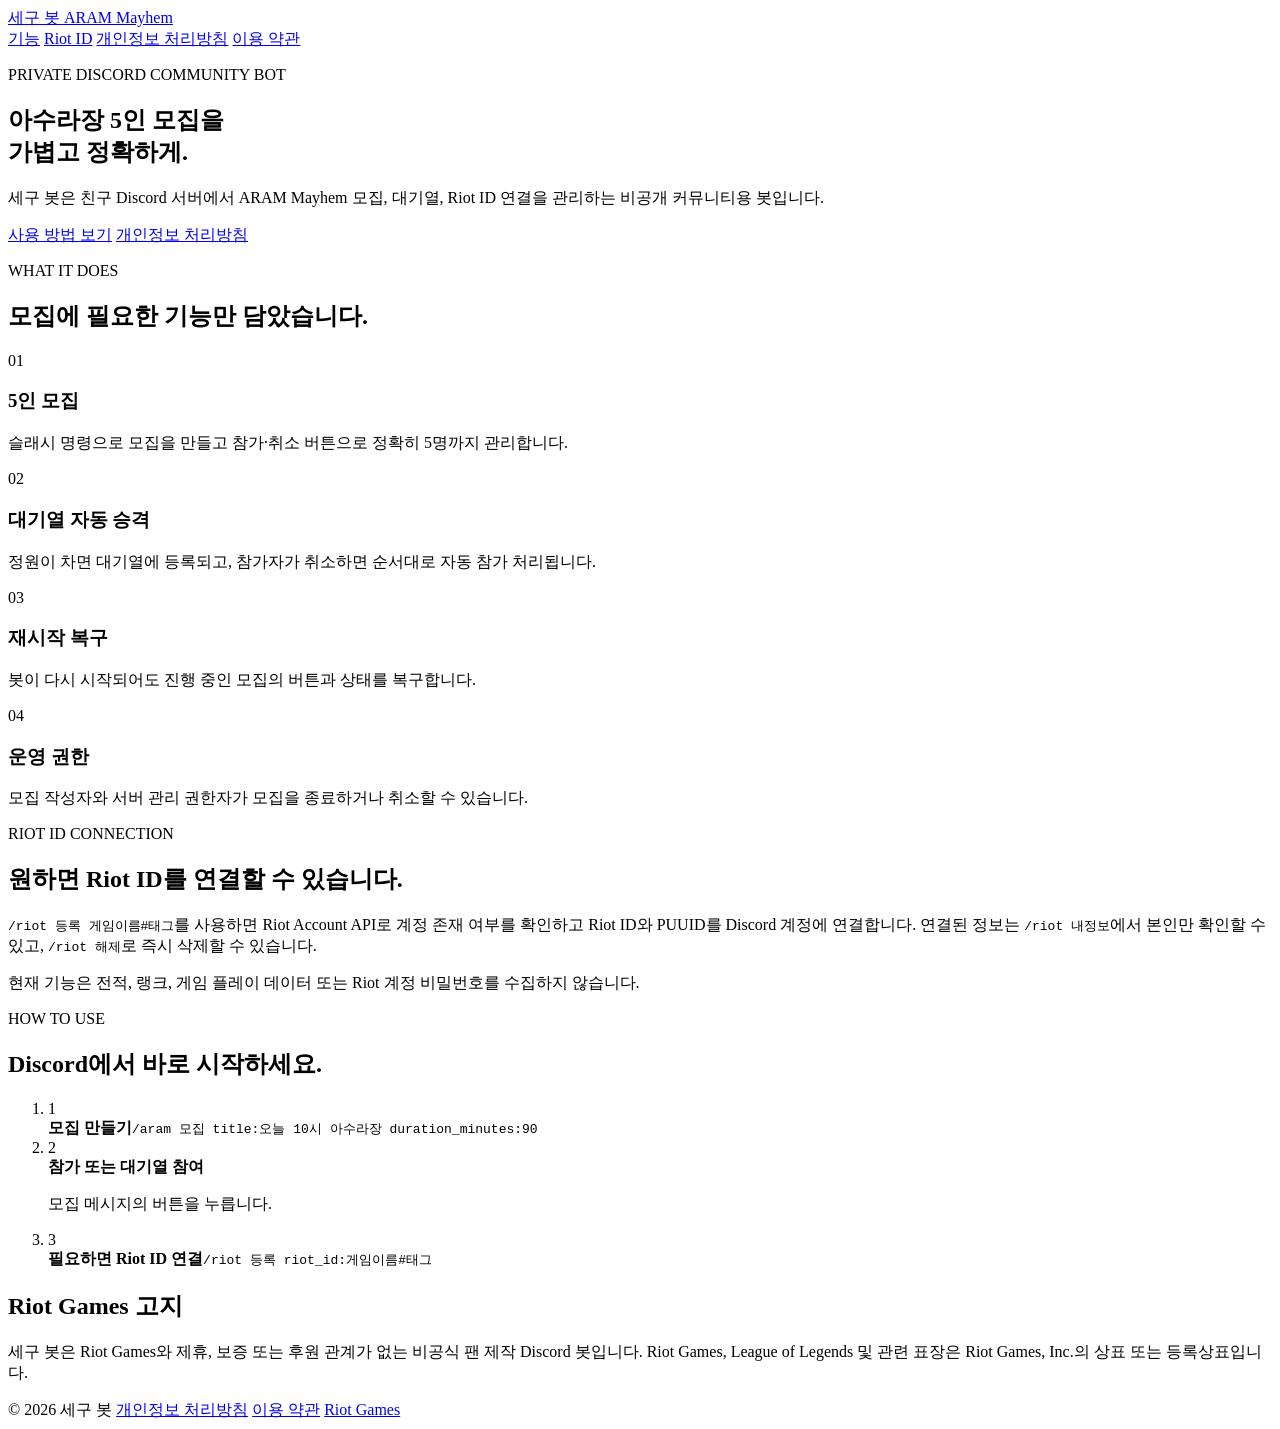
==== index.html @ af9cb357 "Publish ARAM Mayhem bot website" ====
<!doctype html>
<html lang="ko">
  <head>
    <meta charset="utf-8">
    <meta name="viewport" content="width=device-width, initial-scale=1">
    <meta name="description" content="친구 Discord 서버의 ARAM 아수라장 5인 모집을 돕는 세구 봇 소개 페이지입니다.">
    <title>세구 봇 | ARAM Mayhem</title>
    <link rel="stylesheet" href="assets/site.css">
  </head>
  <body>
    <header class="site-header">
      <a class="brand" href="index.html" aria-label="세구 봇 홈">세구 봇 <span>ARAM Mayhem</span></a>
      <nav aria-label="주요 메뉴">
        <a href="#features">기능</a>
        <a href="#riot">Riot ID</a>
        <a href="privacy.html">개인정보 처리방침</a>
        <a href="terms.html">이용 약관</a>
      </nav>
    </header>

    <main>
      <section class="hero">
        <p class="eyebrow">PRIVATE DISCORD COMMUNITY BOT</p>
        <h1>아수라장 5인 모집을<br>가볍고 정확하게.</h1>
        <p class="lead">세구 봇은 친구 Discord 서버에서 ARAM Mayhem 모집, 대기열, Riot ID 연결을 관리하는 비공개 커뮤니티용 봇입니다.</p>
        <div class="hero-actions">
          <a class="button primary" href="#start">사용 방법 보기</a>
          <a class="button secondary" href="privacy.html">개인정보 처리방침</a>
        </div>
      </section>

      <section id="features" class="section">
        <p class="eyebrow">WHAT IT DOES</p>
        <h2>모집에 필요한 기능만 담았습니다.</h2>
        <div class="cards">
          <article class="card"><span class="icon">01</span><h3>5인 모집</h3><p>슬래시 명령으로 모집을 만들고 참가·취소 버튼으로 정확히 5명까지 관리합니다.</p></article>
          <article class="card"><span class="icon">02</span><h3>대기열 자동 승격</h3><p>정원이 차면 대기열에 등록되고, 참가자가 취소하면 순서대로 자동 참가 처리됩니다.</p></article>
          <article class="card"><span class="icon">03</span><h3>재시작 복구</h3><p>봇이 다시 시작되어도 진행 중인 모집의 버튼과 상태를 복구합니다.</p></article>
          <article class="card"><span class="icon">04</span><h3>운영 권한</h3><p>모집 작성자와 서버 관리 권한자가 모집을 종료하거나 취소할 수 있습니다.</p></article>
        </div>
      </section>

      <section id="riot" class="section split">
        <div>
          <p class="eyebrow">RIOT ID CONNECTION</p>
          <h2>원하면 Riot ID를 연결할 수 있습니다.</h2>
        </div>
        <div>
          <p><code>/riot 등록 게임이름#태그</code>를 사용하면 Riot Account API로 계정 존재 여부를 확인하고 Riot ID와 PUUID를 Discord 계정에 연결합니다. 연결된 정보는 <code>/riot 내정보</code>에서 본인만 확인할 수 있고, <code>/riot 해제</code>로 즉시 삭제할 수 있습니다.</p>
          <p>현재 기능은 전적, 랭크, 게임 플레이 데이터 또는 Riot 계정 비밀번호를 수집하지 않습니다.</p>
        </div>
      </section>

      <section id="start" class="section steps">
        <p class="eyebrow">HOW TO USE</p>
        <h2>Discord에서 바로 시작하세요.</h2>
        <ol>
          <li><span>1</span><div><strong>모집 만들기</strong><code>/aram 모집 title:오늘 10시 아수라장 duration_minutes:90</code></div></li>
          <li><span>2</span><div><strong>참가 또는 대기열 참여</strong><p>모집 메시지의 버튼을 누릅니다.</p></div></li>
          <li><span>3</span><div><strong>필요하면 Riot ID 연결</strong><code>/riot 등록 riot_id:게임이름#태그</code></div></li>
        </ol>
      </section>

      <section class="notice" aria-label="Riot Games 고지">
        <h2>Riot Games 고지</h2>
        <p>세구 봇은 Riot Games와 제휴, 보증 또는 후원 관계가 없는 비공식 팬 제작 Discord 봇입니다. Riot Games, League of Legends 및 관련 표장은 Riot Games, Inc.의 상표 또는 등록상표입니다.</p>
      </section>
    </main>

    <footer>
      <span>© 2026 세구 봇</span>
      <a href="privacy.html">개인정보 처리방침</a>
      <a href="terms.html">이용 약관</a>
      <a href="https://www.riotgames.com/" rel="noopener noreferrer">Riot Games</a>
    </footer>
  </body>
</html>
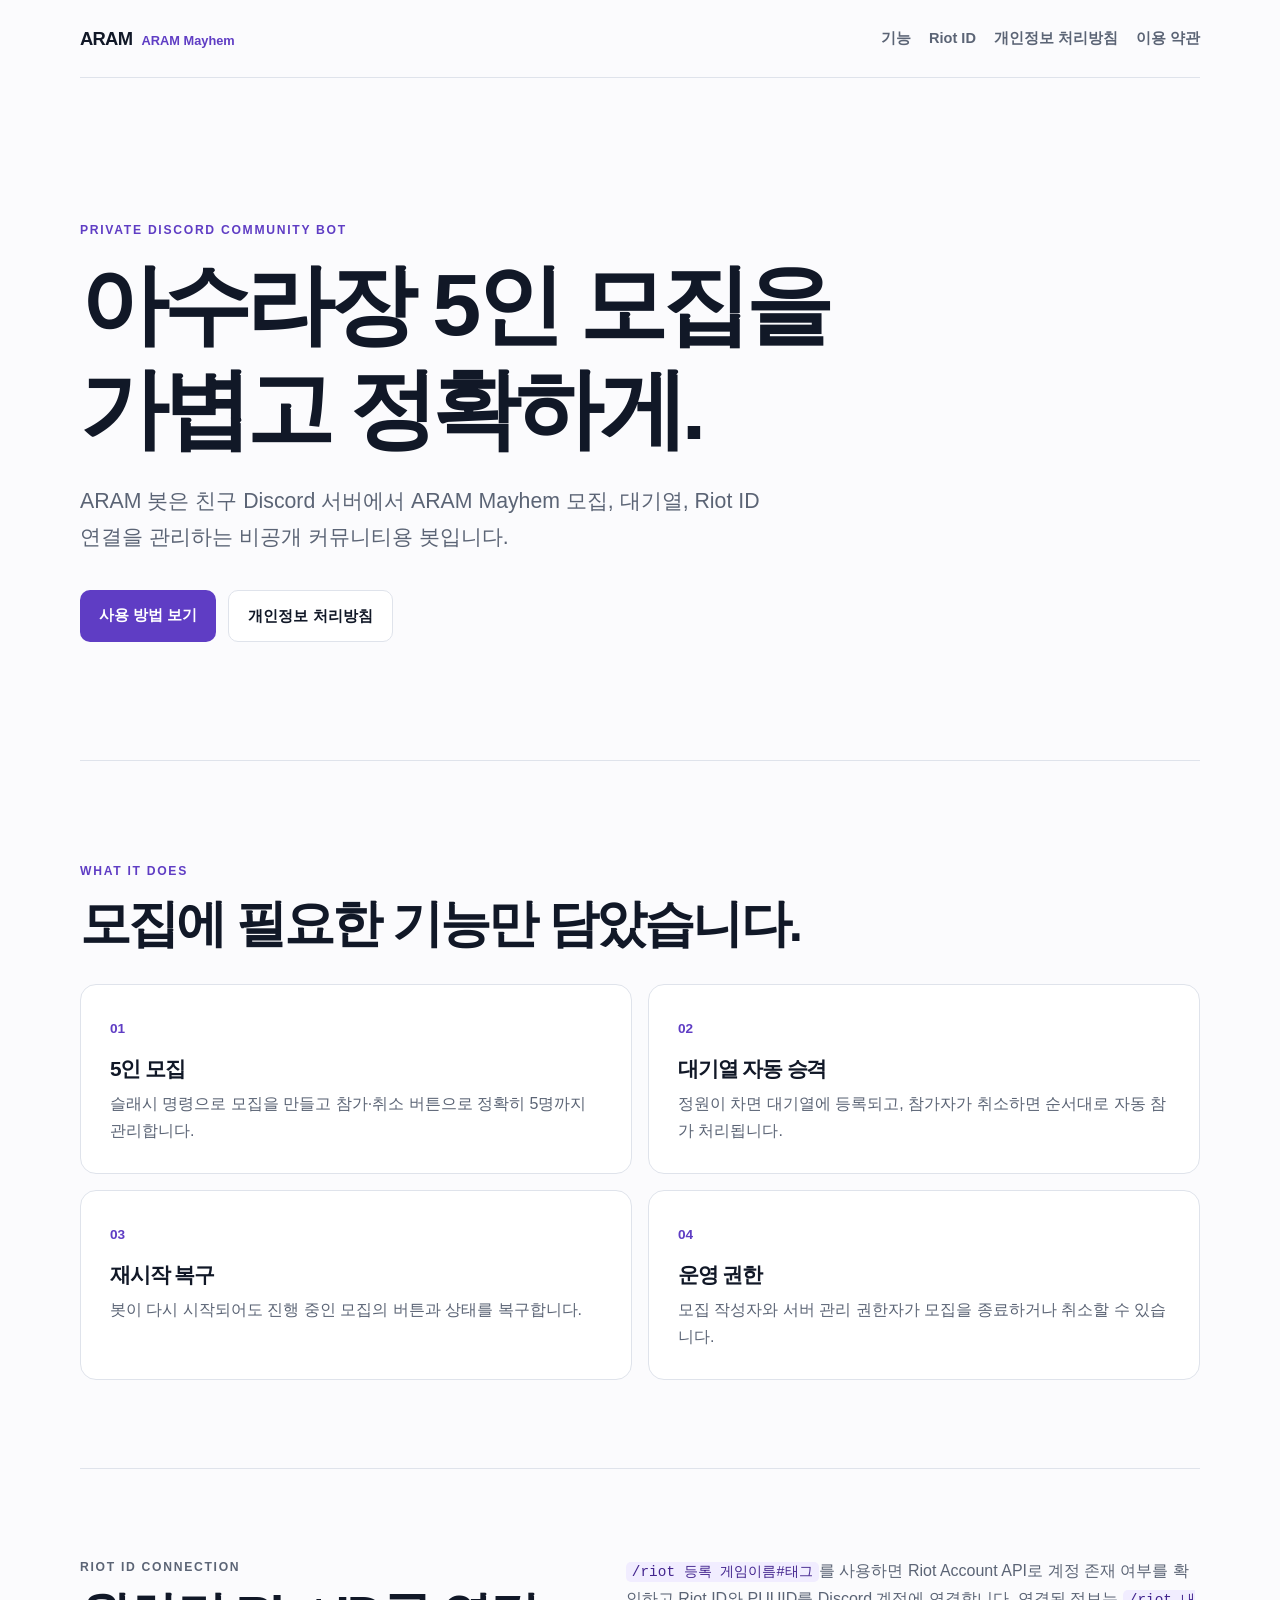
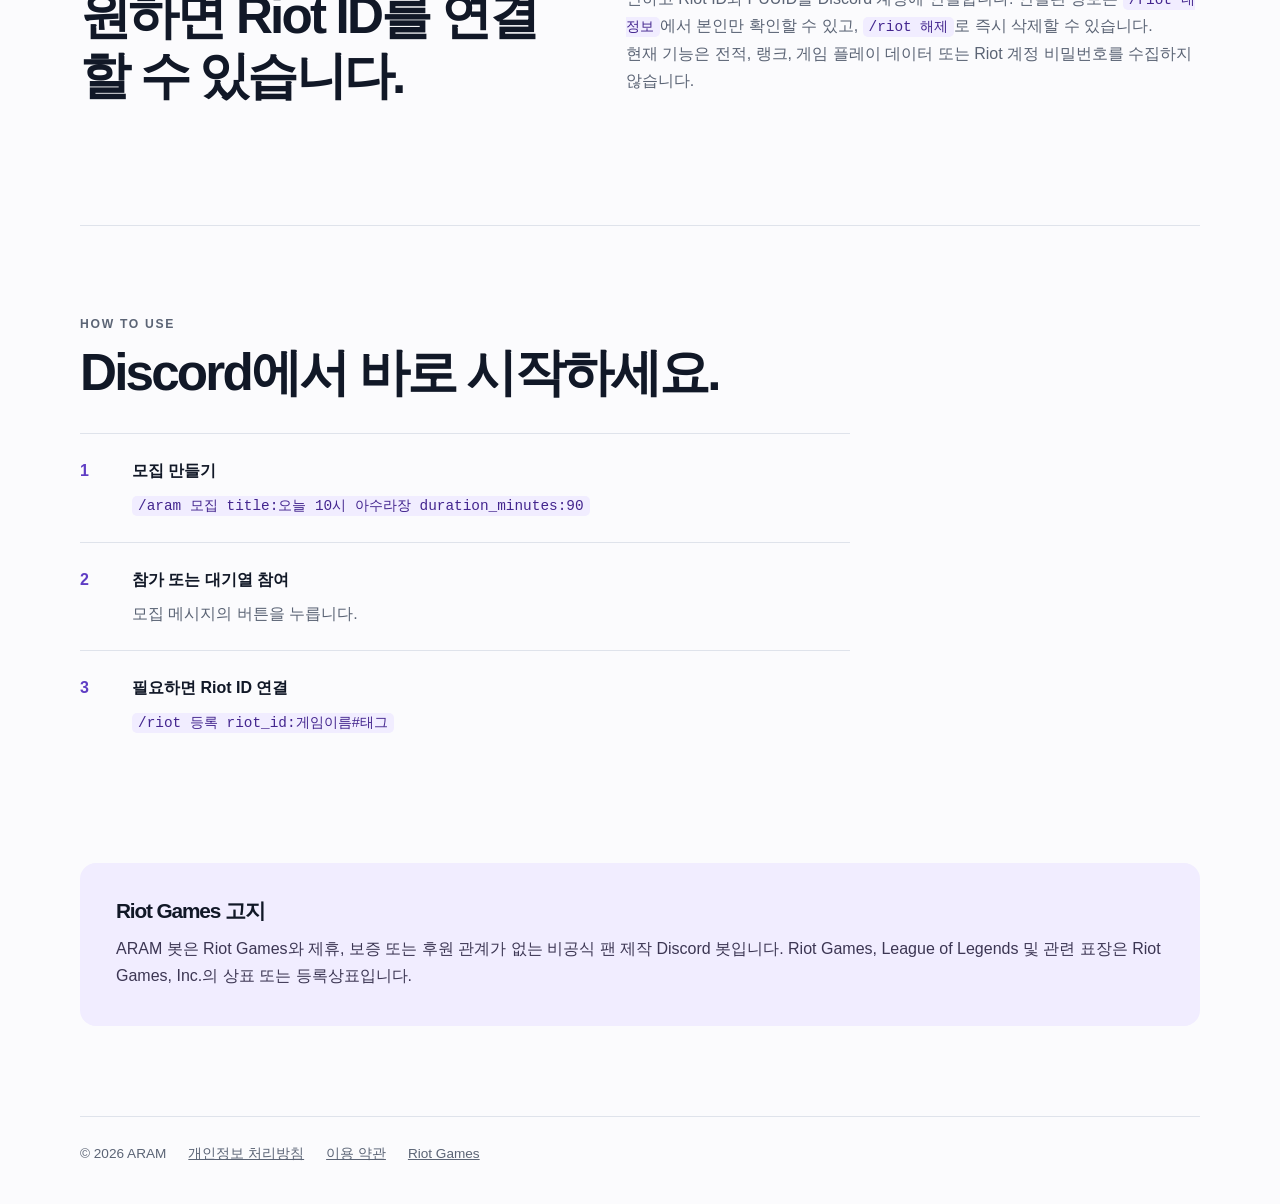
==== commit c4c1a8f6: "Rename public brand to ARAM" ====
--- a/index.html
+++ b/index.html
@@ -3,13 +3,13 @@
   <head>
     <meta charset="utf-8">
     <meta name="viewport" content="width=device-width, initial-scale=1">
-    <meta name="description" content="친구 Discord 서버의 ARAM 아수라장 5인 모집을 돕는 세구 봇 소개 페이지입니다.">
-    <title>세구 봇 | ARAM Mayhem</title>
+    <meta name="description" content="친구 Discord 서버의 ARAM 아수라장 5인 모집을 돕는 ARAM 봇 소개 페이지입니다.">
+    <title>ARAM | ARAM Mayhem</title>
     <link rel="stylesheet" href="assets/site.css">
   </head>
   <body>
     <header class="site-header">
-      <a class="brand" href="index.html" aria-label="세구 봇 홈">세구 봇 <span>ARAM Mayhem</span></a>
+      <a class="brand" href="index.html" aria-label="ARAM 봇 홈">ARAM <span>ARAM Mayhem</span></a>
       <nav aria-label="주요 메뉴">
         <a href="#features">기능</a>
         <a href="#riot">Riot ID</a>
@@ -22,7 +22,7 @@
       <section class="hero">
         <p class="eyebrow">PRIVATE DISCORD COMMUNITY BOT</p>
         <h1>아수라장 5인 모집을<br>가볍고 정확하게.</h1>
-        <p class="lead">세구 봇은 친구 Discord 서버에서 ARAM Mayhem 모집, 대기열, Riot ID 연결을 관리하는 비공개 커뮤니티용 봇입니다.</p>
+        <p class="lead">ARAM 봇은 친구 Discord 서버에서 ARAM Mayhem 모집, 대기열, Riot ID 연결을 관리하는 비공개 커뮤니티용 봇입니다.</p>
         <div class="hero-actions">
           <a class="button primary" href="#start">사용 방법 보기</a>
           <a class="button secondary" href="privacy.html">개인정보 처리방침</a>
@@ -63,12 +63,12 @@
 
       <section class="notice" aria-label="Riot Games 고지">
         <h2>Riot Games 고지</h2>
-        <p>세구 봇은 Riot Games와 제휴, 보증 또는 후원 관계가 없는 비공식 팬 제작 Discord 봇입니다. Riot Games, League of Legends 및 관련 표장은 Riot Games, Inc.의 상표 또는 등록상표입니다.</p>
+        <p>ARAM 봇은 Riot Games와 제휴, 보증 또는 후원 관계가 없는 비공식 팬 제작 Discord 봇입니다. Riot Games, League of Legends 및 관련 표장은 Riot Games, Inc.의 상표 또는 등록상표입니다.</p>
       </section>
     </main>
 
     <footer>
-      <span>© 2026 세구 봇</span>
+      <span>© 2026 ARAM</span>
       <a href="privacy.html">개인정보 처리방침</a>
       <a href="terms.html">이용 약관</a>
       <a href="https://www.riotgames.com/" rel="noopener noreferrer">Riot Games</a>
--- a/assets/site.css
+++ b/assets/site.css
@@ -0,0 +1,42 @@
+:root {
+  --ink: #111827;
+  --muted: #5b6475;
+  --paper: #fbfbfd;
+  --line: #dfe3eb;
+  --accent: #5f3dc4;
+  --accent-dark: #43258e;
+  --purple-wash: #f1edff;
+}
+* { box-sizing: border-box; }
+html { scroll-behavior: smooth; }
+body { margin: 0; color: var(--ink); background: var(--paper); font-family: "Pretendard", "Noto Sans KR", "Malgun Gothic", sans-serif; line-height: 1.7; }
+a { color: inherit; }
+.site-header, main, footer { width: min(1120px, calc(100% - 40px)); margin-inline: auto; }
+.site-header { min-height: 78px; display: flex; align-items: center; justify-content: space-between; gap: 24px; border-bottom: 1px solid var(--line); }
+.brand { text-decoration: none; font-size: 1.15rem; font-weight: 850; letter-spacing: -0.04em; white-space: nowrap; }
+.brand span { color: var(--accent); font-size: .8rem; margin-left: 5px; letter-spacing: 0; }
+nav { display: flex; flex-wrap: wrap; gap: 18px; font-size: .91rem; font-weight: 700; }
+nav a { color: var(--muted); text-decoration: none; }
+nav a:hover, nav a[aria-current="page"] { color: var(--accent); }
+.hero { padding: 130px 0 118px; max-width: 860px; }
+.eyebrow { color: var(--accent); font-size: .76rem; font-weight: 900; letter-spacing: .14em; }
+h1, h2, h3 { letter-spacing: -0.055em; line-height: 1.18; }
+h1 { margin: 10px 0 22px; font-size: clamp(2.75rem, 7vw, 5.5rem); }
+h2 { margin: 8px 0 30px; font-size: clamp(2rem, 4vw, 3.25rem); }
+h3 { margin: 16px 0 8px; font-size: 1.3rem; }
+.lead { color: var(--muted); font-size: clamp(1.05rem, 2vw, 1.33rem); max-width: 700px; }
+.hero-actions { display: flex; flex-wrap: wrap; gap: 12px; margin-top: 35px; }
+.button { border-radius: 10px; padding: 12px 19px; font-size: .95rem; font-weight: 800; text-decoration: none; }
+.primary { color: white; background: var(--accent); }.primary:hover { background: var(--accent-dark); }
+.secondary { background: #fff; border: 1px solid var(--line); }.secondary:hover { border-color: var(--accent); color: var(--accent); }
+.section { padding: 88px 0; border-top: 1px solid var(--line); }
+.cards { display: grid; grid-template-columns: repeat(2, 1fr); gap: 16px; }
+.card { padding: 29px; border: 1px solid var(--line); border-radius: 16px; background: #fff; }
+.card p, .split p, .steps p { margin: 0; color: var(--muted); }.icon { color: var(--accent); font-size: .85rem; font-weight: 900; }
+.split { display: grid; grid-template-columns: .9fr 1.1fr; gap: 76px; }.split > div > :first-child { margin-top: 0; }
+code { padding: .14em .42em; border-radius: 5px; background: var(--purple-wash); color: var(--accent-dark); font-family: Consolas, monospace; font-size: .9em; overflow-wrap: anywhere; }
+.steps ol { display: grid; gap: 0; max-width: 770px; padding: 0; list-style: none; }.steps li { display: flex; gap: 20px; padding: 23px 0; border-top: 1px solid var(--line); }.steps li span { flex: 0 0 32px; color: var(--accent); font-weight: 900; }.steps li strong { display: block; margin-bottom: 7px; }
+.notice { margin: 0 0 90px; padding: 36px; border-radius: 16px; background: var(--purple-wash); }.notice h2 { margin: 0 0 12px; font-size: 1.3rem; }.notice p { margin: 0; color: #3c3653; }
+.legal-page { width: min(820px, calc(100% - 40px)); padding: 92px 0; }.legal-page h1 { font-size: clamp(2.7rem, 6vw, 4.5rem); }.legal-page h2 { margin: 56px 0 13px; font-size: 1.45rem; }.legal-page li { margin: 10px 0; }.legal-page p, .legal-page li { color: #3f4858; }.effective { color: var(--muted) !important; font-weight: 700; }
+footer { display: flex; flex-wrap: wrap; gap: 10px 22px; padding: 25px 0 40px; border-top: 1px solid var(--line); color: var(--muted); font-size: .85rem; } footer a:hover { color: var(--accent); }
+@media (max-width: 680px) { .site-header { padding: 18px 0; align-items: flex-start; flex-direction: column; gap: 10px; }.hero { padding: 80px 0; }.section { padding: 65px 0; }.cards, .split { grid-template-columns: 1fr; }.split { gap: 20px; }.notice { margin-bottom: 60px; padding: 25px; } }
